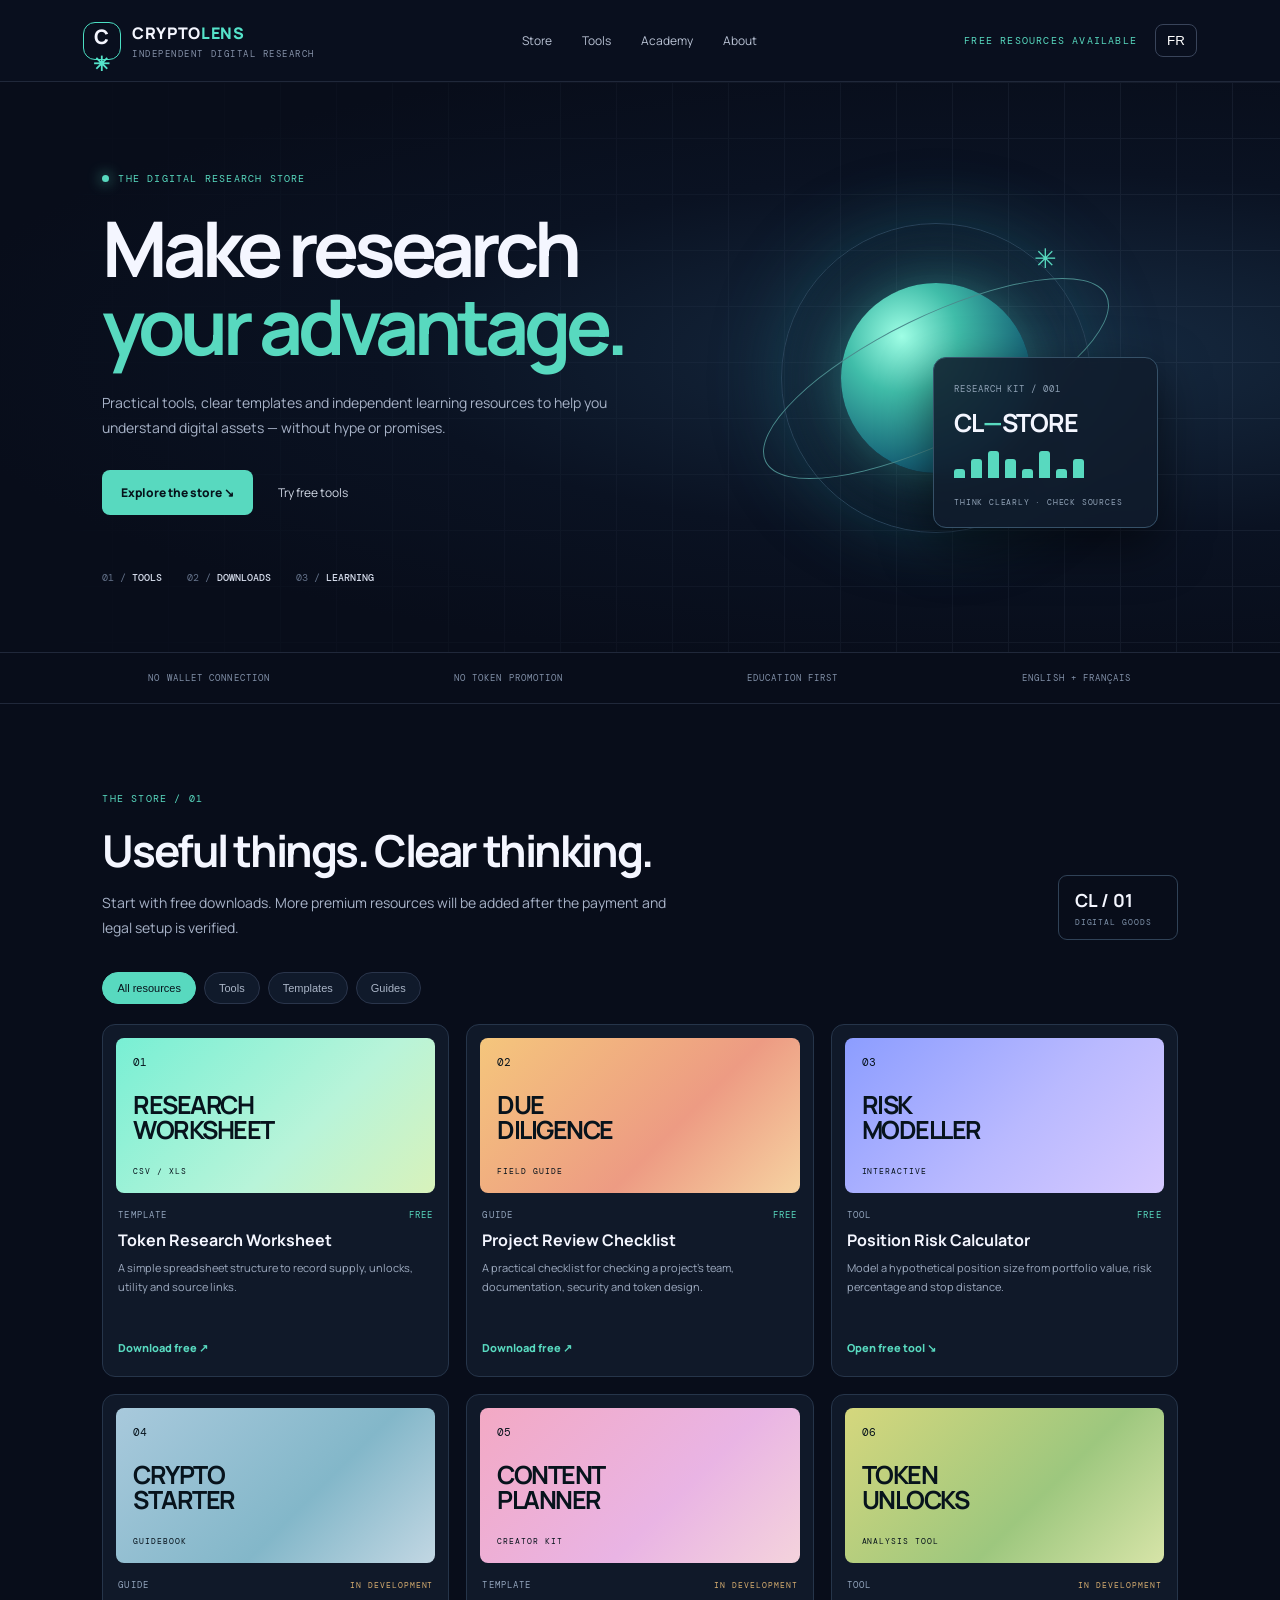
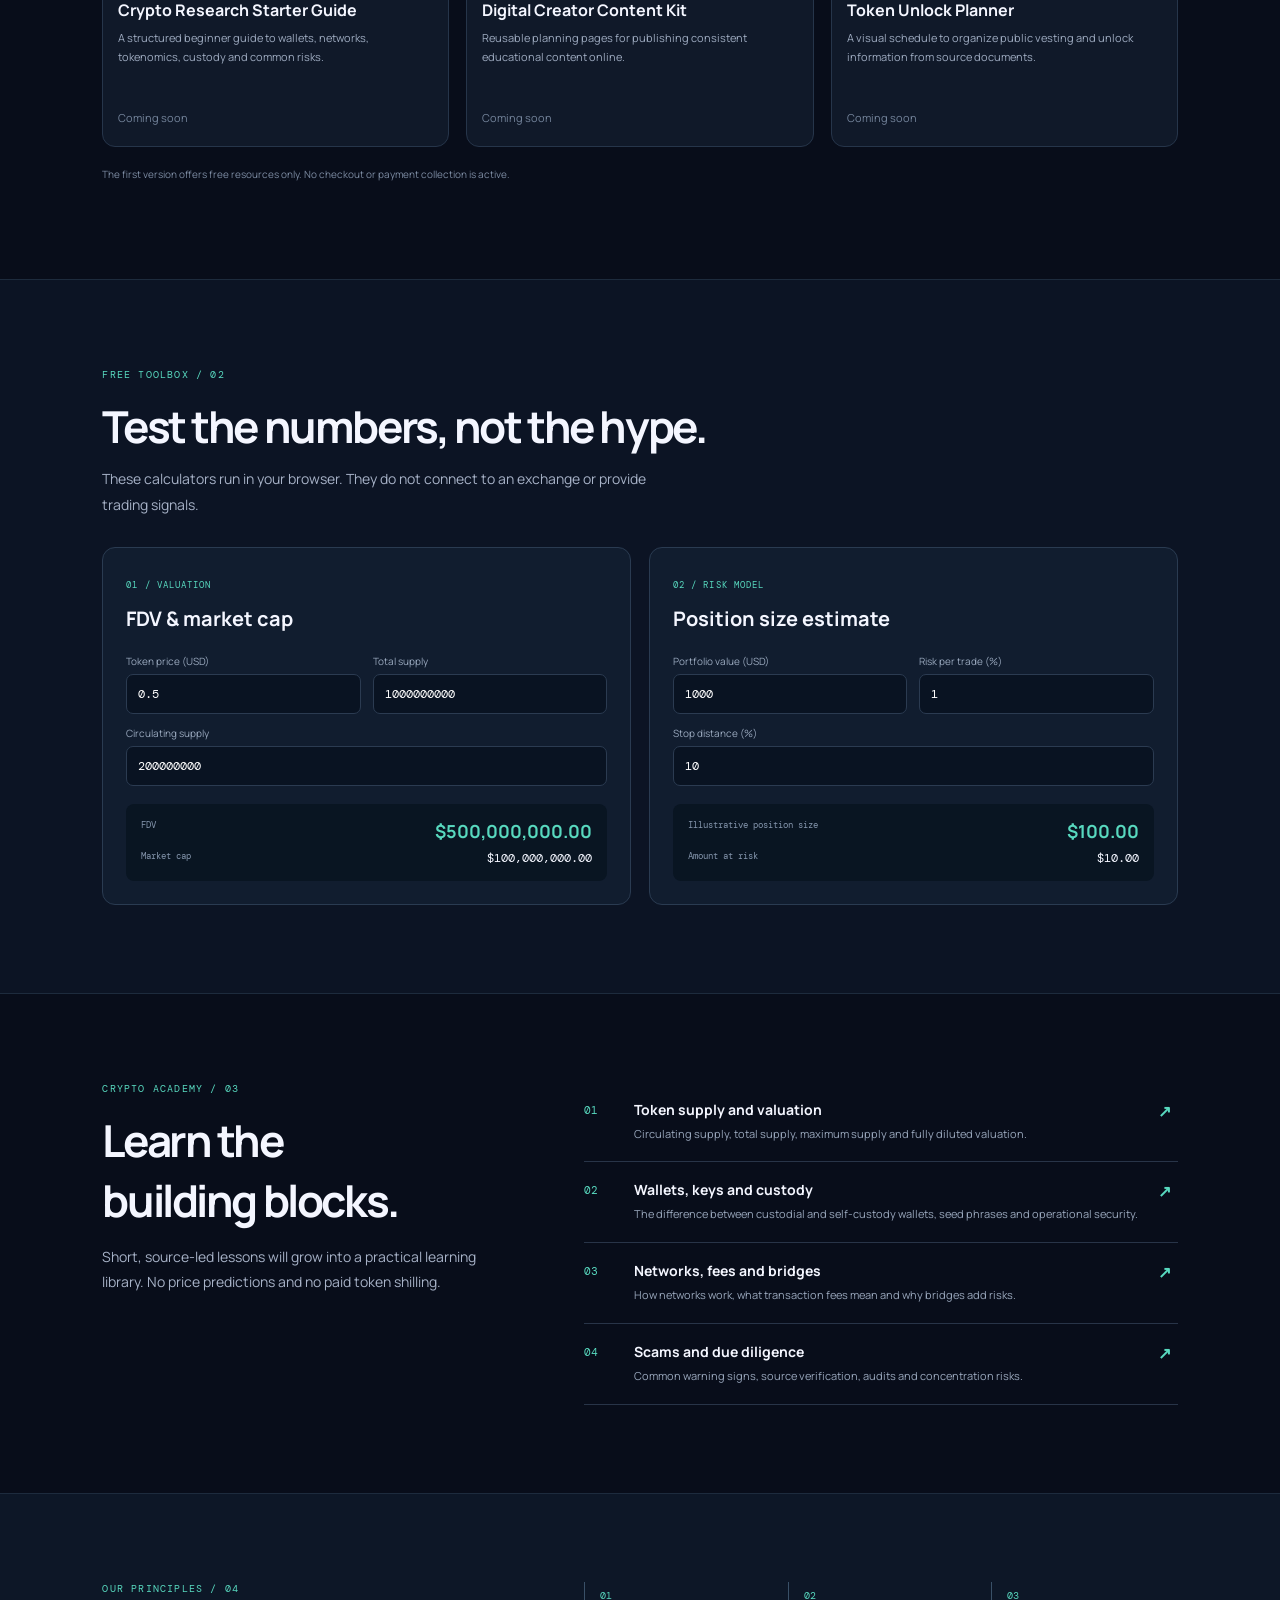
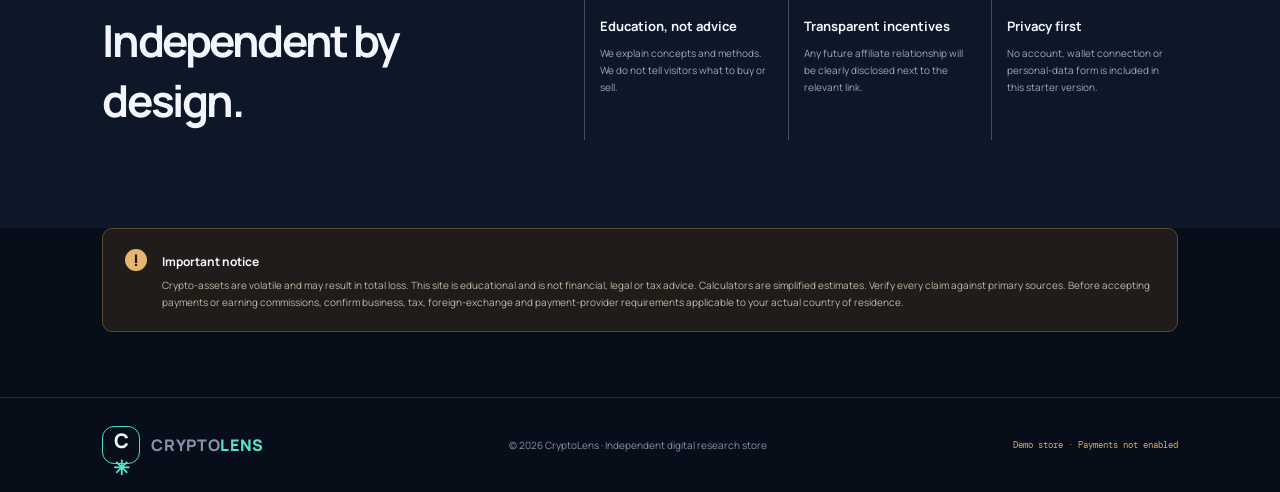
==== index.html @ ea969d72 "Add files via upload" ====
<!doctype html>
<html lang="en">
<head>
<meta charset="utf-8"><meta name="viewport" content="width=device-width,initial-scale=1">
<meta name="description" content="CryptoLens — independent digital tools, templates and learning resources for structured crypto research.">
<meta name="theme-color" content="#080d1a">
<title>CryptoLens — Digital Research Store</title>
<link rel="preconnect" href="https://fonts.googleapis.com"><link rel="preconnect" href="https://fonts.gstatic.com" crossorigin>
<link href="https://fonts.googleapis.com/css2?family=DM+Mono:wght@400;500&family=Manrope:wght@400;500;600;700;800&display=swap" rel="stylesheet">
<link rel="stylesheet" href="styles.css">
</head>
<body>
<header class="topbar">
 <a class="brand" href="#home"><span class="brand-icon">C<span>✳</span></span><span>CRYPTO<span class="aqua">LENS</span><small>INDEPENDENT DIGITAL RESEARCH</small></span></a>
 <nav><a href="#store" data-i18n="navStore">Store</a><a href="#tools" data-i18n="navTools">Tools</a><a href="#academy" data-i18n="navAcademy">Academy</a><a href="#about" data-i18n="navAbout">About</a></nav>
 <div class="head-actions"><span class="live-label" data-i18n="freeLabel">FREE RESOURCES AVAILABLE</span><button id="langBtn" class="lang">FR</button></div>
</header>
<main id="home">
<section class="hero">
 <div class="hero-grid"></div><div class="hero-copy">
  <div class="eyebrow"><i></i><span data-i18n="eyebrow">THE DIGITAL RESEARCH STORE</span></div>
  <h1 data-html="heroTitle">Make research<br><em>your advantage.</em></h1>
  <p data-i18n="heroText">Practical tools, clear templates and independent learning resources to help you understand digital assets — without hype or promises.</p>
  <div class="hero-actions"><a class="btn primary" href="#store" data-i18n="browse">Explore the store ↘</a><a class="underlink" href="#tools" data-i18n="tryTools">Try free tools</a></div>
  <div class="hero-points"><span>01 / <b data-i18n="point1">TOOLS</b></span><span>02 / <b data-i18n="point2">DOWNLOADS</b></span><span>03 / <b data-i18n="point3">LEARNING</b></span></div>
 </div>
 <div class="hero-visual" aria-hidden="true"><div class="halo"></div><div class="orb"></div><div class="orbit"></div><div class="mini-panel"><small>RESEARCH KIT / 001</small><strong>CL<span>—</span>STORE</strong><div class="mini-bars"><i></i><i></i><i></i><i></i><i></i><i></i><i></i><i></i></div><small class="sub">THINK CLEARLY · CHECK SOURCES</small></div><span class="spark">✳</span></div>
</section>
<section class="trust-strip"><span data-i18n="trust1">NO WALLET CONNECTION</span><span data-i18n="trust2">NO TOKEN PROMOTION</span><span data-i18n="trust3">EDUCATION FIRST</span><span data-i18n="trust4">ENGLISH + FRANÇAIS</span></section>

<section id="store" class="section store">
 <div class="section-head"><div><div class="eyebrow" data-i18n="storeEyebrow">THE STORE / 01</div><h2 data-i18n="storeTitle">Useful things. Clear thinking.</h2><p data-i18n="storeIntro">Start with free downloads. More premium resources will be added after the payment and legal setup is verified.</p></div><div class="store-stamp"><b>CL / 01</b><span data-i18n="stamp">DIGITAL GOODS</span></div></div>
 <div class="filters" role="group" aria-label="Product categories"><button class="filter active" data-filter="all" data-i18n="filterAll">All resources</button><button class="filter" data-filter="tools" data-i18n="filterTools">Tools</button><button class="filter" data-filter="templates" data-i18n="filterTemplates">Templates</button><button class="filter" data-filter="guides" data-i18n="filterGuides">Guides</button></div>
 <div class="product-grid">
  <article class="product-card" data-category="templates"><div class="product-art art-a"><span>01</span><b>RESEARCH<br>WORKSHEET</b><i>CSV / XLS</i></div><div class="product-meta"><span class="category" data-i18n="catTemplate">TEMPLATE</span><span class="free" data-i18n="free">FREE</span></div><h3 data-i18n="p1Title">Token Research Worksheet</h3><p data-i18n="p1Desc">A simple spreadsheet structure to record supply, unlocks, utility and source links.</p><a class="download" href="assets/token-research-template.csv" download data-i18n="download">Download free ↗</a></article>
  <article class="product-card" data-category="guides"><div class="product-art art-b"><span>02</span><b>DUE<br>DILIGENCE</b><i>FIELD GUIDE</i></div><div class="product-meta"><span class="category" data-i18n="catGuide">GUIDE</span><span class="free" data-i18n="free">FREE</span></div><h3 data-i18n="p2Title">Project Review Checklist</h3><p data-i18n="p2Desc">A practical checklist for checking a project's team, documentation, security and token design.</p><a class="download" href="assets/project-review-checklist.md" download data-i18n="download">Download free ↗</a></article>
  <article class="product-card" data-category="tools"><div class="product-art art-c"><span>03</span><b>RISK<br>MODELLER</b><i>INTERACTIVE</i></div><div class="product-meta"><span class="category" data-i18n="catTool">TOOL</span><span class="free" data-i18n="free">FREE</span></div><h3 data-i18n="p3Title">Position Risk Calculator</h3><p data-i18n="p3Desc">Model a hypothetical position size from portfolio value, risk percentage and stop distance.</p><a class="download" href="#tools" data-i18n="openTool">Open free tool ↘</a></article>
  <article class="product-card upcoming" data-category="guides"><div class="product-art art-d"><span>04</span><b>CRYPTO<br>STARTER</b><i>GUIDEBOOK</i></div><div class="product-meta"><span class="category" data-i18n="catGuide">GUIDE</span><span class="soon" data-i18n="planned">IN DEVELOPMENT</span></div><h3 data-i18n="p4Title">Crypto Research Starter Guide</h3><p data-i18n="p4Desc">A structured beginner guide to wallets, networks, tokenomics, custody and common risks.</p><span class="disabled-link" data-i18n="coming">Coming soon</span></article>
  <article class="product-card upcoming" data-category="templates"><div class="product-art art-e"><span>05</span><b>CONTENT<br>PLANNER</b><i>CREATOR KIT</i></div><div class="product-meta"><span class="category" data-i18n="catTemplate">TEMPLATE</span><span class="soon" data-i18n="planned">IN DEVELOPMENT</span></div><h3 data-i18n="p5Title">Digital Creator Content Kit</h3><p data-i18n="p5Desc">Reusable planning pages for publishing consistent educational content online.</p><span class="disabled-link" data-i18n="coming">Coming soon</span></article>
  <article class="product-card upcoming" data-category="tools"><div class="product-art art-f"><span>06</span><b>TOKEN<br>UNLOCKS</b><i>ANALYSIS TOOL</i></div><div class="product-meta"><span class="category" data-i18n="catTool">TOOL</span><span class="soon" data-i18n="planned">IN DEVELOPMENT</span></div><h3 data-i18n="p6Title">Token Unlock Planner</h3><p data-i18n="p6Desc">A visual schedule to organize public vesting and unlock information from source documents.</p><span class="disabled-link" data-i18n="coming">Coming soon</span></article>
 </div>
 <p class="store-note" data-i18n="storeNote">The first version offers free resources only. No checkout or payment collection is active.</p>
</section>

<section id="tools" class="section tools">
 <div class="section-head"><div><div class="eyebrow" data-i18n="toolsEyebrow">FREE TOOLBOX / 02</div><h2 data-i18n="toolsTitle">Test the numbers, not the hype.</h2><p data-i18n="toolsIntro">These calculators run in your browser. They do not connect to an exchange or provide trading signals.</p></div></div>
 <div class="calculator-grid">
  <article class="calc-card"><span class="calc-no">01 / VALUATION</span><h3 data-i18n="calc1">FDV & market cap</h3><div class="fields"><label><span data-i18n="price">Token price (USD)</span><input id="price" type="number" min="0" step="any" value="0.5"></label><label><span data-i18n="supply">Total supply</span><input id="supply" type="number" min="0" step="any" value="1000000000"></label><label><span data-i18n="circ">Circulating supply</span><input id="circ" type="number" min="0" step="any" value="200000000"></label></div><div class="result"><small>FDV</small><strong id="fdv">$500,000,000</strong><small data-i18n="marketcap">Market cap</small><b id="mc">$100,000,000</b></div></article>
  <article class="calc-card"><span class="calc-no">02 / RISK MODEL</span><h3 data-i18n="calc2">Position size estimate</h3><div class="fields"><label><span data-i18n="portfolio">Portfolio value (USD)</span><input id="portfolio" type="number" min="0" step="any" value="1000"></label><label><span data-i18n="risk">Risk per trade (%)</span><input id="risk" type="number" min="0" max="100" step="any" value="1"></label><label><span data-i18n="stop">Stop distance (%)</span><input id="stop" type="number" min="0.01" max="100" step="any" value="10"></label></div><div class="result"><small data-i18n="position">Illustrative position size</small><strong id="size">$100.00</strong><small data-i18n="riskAmount">Amount at risk</small><b id="riskout">$10.00</b></div></article>
 </div>
</section>

<section id="academy" class="section academy"><div class="academy-intro"><div class="eyebrow" data-i18n="academyEyebrow">CRYPTO ACADEMY / 03</div><h2 data-i18n="academyTitle">Learn the building blocks.</h2><p data-i18n="academyText">Short, source-led lessons will grow into a practical learning library. No price predictions and no paid token shilling.</p></div><div class="lesson-list">
 <article><span>01</span><div><h3 data-i18n="lesson1">Token supply and valuation</h3><p data-i18n="lesson1d">Circulating supply, total supply, maximum supply and fully diluted valuation.</p></div><b>↗</b></article>
 <article><span>02</span><div><h3 data-i18n="lesson2">Wallets, keys and custody</h3><p data-i18n="lesson2d">The difference between custodial and self-custody wallets, seed phrases and operational security.</p></div><b>↗</b></article>
 <article><span>03</span><div><h3 data-i18n="lesson3">Networks, fees and bridges</h3><p data-i18n="lesson3d">How networks work, what transaction fees mean and why bridges add risks.</p></div><b>↗</b></article>
 <article><span>04</span><div><h3 data-i18n="lesson4">Scams and due diligence</h3><p data-i18n="lesson4d">Common warning signs, source verification, audits and concentration risks.</p></div><b>↗</b></article>
</div></section>

<section id="about" class="section about"><div><div class="eyebrow" data-i18n="aboutEyebrow">OUR PRINCIPLES / 04</div><h2 data-i18n="aboutTitle">Independent by design.</h2></div><div class="principles"><div><b>01</b><h3 data-i18n="principle1">Education, not advice</h3><p data-i18n="principle1d">We explain concepts and methods. We do not tell visitors what to buy or sell.</p></div><div><b>02</b><h3 data-i18n="principle2">Transparent incentives</h3><p data-i18n="principle2d">Any future affiliate relationship will be clearly disclosed next to the relevant link.</p></div><div><b>03</b><h3 data-i18n="principle3">Privacy first</h3><p data-i18n="principle3d">No account, wallet connection or personal-data form is included in this starter version.</p></div></div></section>
<section class="notice"><span>!</span><div><b data-i18n="noticeTitle">Important notice</b><p data-i18n="noticeText">Crypto-assets are volatile and may result in total loss. This site is educational and is not financial, legal or tax advice. Calculators are simplified estimates. Verify every claim against primary sources. Before accepting payments or earning commissions, confirm business, tax, foreign-exchange and payment-provider requirements applicable to your actual country of residence.</p></div></section>
</main>
<footer><a class="brand" href="#home"><span class="brand-icon">C<span>✳</span></span><span>CRYPTO<span class="aqua">LENS</span></span></a><span>© 2026 CryptoLens · <span data-i18n="footer">Independent digital research store</span></span><span class="footnote" data-i18n="footnote">Demo store · Payments not enabled</span></footer>
<script src="app.js"></script>
</body></html>
---- styles.css ----
*{box-sizing:border-box}html{scroll-behavior:smooth}body{margin:0;background:#080d1a;color:#f4f6ff;font-family:Manrope,Arial,sans-serif}a{color:inherit;text-decoration:none}.topbar{height:82px;padding:0 6.5%;display:flex;align-items:center;justify-content:space-between;border-bottom:1px solid #20283a;background:#090f1e;position:sticky;top:0;z-index:10}.brand{display:flex;align-items:center;gap:11px;font-weight:800;letter-spacing:.04em;font-size:16px}.brand small{display:block;font:9px "DM Mono",monospace;letter-spacing:.17em;color:#8591a8;margin-top:4px}.brand-icon{display:grid;place-items:center;width:38px;height:38px;border:1px solid #4bdfc3;border-radius:12px;color:#f4f6ff;font-size:20px}.brand-icon span,.aqua{color:#55e3ca}.topbar nav{display:flex;gap:30px;color:#b9c2d4;font-size:12px}.topbar nav a:hover,.underlink:hover{color:#55e3ca}.head-actions{display:flex;align-items:center;gap:18px}.live-label,.eyebrow,.trust-strip,.category,.free,.soon,.calc-no,.store-stamp span,.product-art i{font:10px "DM Mono",monospace;letter-spacing:.12em}.live-label{color:#58d9bf}.lang{background:transparent;border:1px solid #39445a;color:#fff;padding:8px 11px;border-radius:8px;cursor:pointer}.hero{position:relative;overflow:hidden;min-height:530px;padding:90px 8% 68px;display:grid;grid-template-columns:1.1fr .9fr;align-items:center;background:radial-gradient(ellipse at 80% 48%,#172c43 0%,#0a1222 44%,#080d1a 76%)}.hero-grid{position:absolute;inset:0;opacity:.12;background-image:linear-gradient(#70819a 1px,transparent 1px),linear-gradient(90deg,#70819a 1px,transparent 1px);background-size:56px 56px;mask-image:linear-gradient(90deg,transparent,#000)}.hero-copy{position:relative;max-width:620px}.eyebrow{color:#58d9bf;display:flex;align-items:center;gap:9px}.eyebrow i{width:7px;height:7px;background:#58d9bf;border-radius:50%;box-shadow:0 0 14px #58d9bf}.hero h1{font-size:clamp(48px,6vw,78px);line-height:1.02;letter-spacing:-.065em;margin:24px 0}.hero h1 em{font-style:normal;color:#58d9bf}.hero-copy>p,.section-head p,.academy-intro>p{color:#a7b2c7;line-height:1.8;font-size:14px;max-width:540px}.hero-actions{display:flex;align-items:center;gap:25px;margin-top:30px}.btn{padding:14px 19px;border-radius:8px;font-size:12px;font-weight:800}.primary{background:#58d9bf;color:#06131b}.underlink{font-size:12px;color:#d2d9e6}.hero-points{display:flex;gap:25px;margin-top:56px;color:#64728a;font:10px "DM Mono",monospace}.hero-points b{color:#d4dbea;font-weight:500}.hero-visual{height:350px;position:relative;display:grid;place-items:center}.halo{position:absolute;width:310px;height:310px;border:1px solid #29445b;border-radius:50%;box-shadow:0 0 70px #1e6e7960,inset 0 0 50px #1e6e7930}.orb{position:absolute;width:190px;height:190px;border-radius:50%;background:radial-gradient(circle at 32% 28%,#a0ffe6,#40bda9 30%,#176579 68%,#0a172c);box-shadow:0 0 65px #42d8bf70}.orbit{position:absolute;width:380px;height:125px;border:1px solid #4a8b8d;border-radius:50%;transform:rotate(-26deg)}.mini-panel{position:absolute;right:4%;bottom:25px;background:#111c2cdd;border:1px solid #365168;border-radius:13px;padding:17px 20px;width:225px;box-shadow:0 18px 50px #0008;backdrop-filter:blur(8px)}.mini-panel small{font:9px "DM Mono",monospace;color:#91a3b7;letter-spacing:.1em}.mini-panel strong{display:block;font-size:25px;letter-spacing:-.05em;margin:8px 0}.mini-panel strong span{color:#58d9bf}.mini-panel .sub{font-size:8px}.mini-bars{height:30px;display:flex;gap:6px;align-items:end;margin-bottom:10px}.mini-bars i{width:11px;background:#58d9bf;border-radius:3px 3px 0 0;height:30%}.mini-bars i:nth-child(2n){height:65%}.mini-bars i:nth-child(3n){height:90%}.spark{position:absolute;top:36px;right:25%;font-size:27px;color:#58d9bf}.trust-strip{display:flex;justify-content:space-around;gap:15px;flex-wrap:wrap;padding:19px 5%;border-top:1px solid #20283a;border-bottom:1px solid #20283a;color:#8190a8;font-size:9px}.section{padding:88px 8%}.section-head{display:flex;justify-content:space-between;align-items:end;gap:30px;margin-bottom:30px}.section h2{font-size:clamp(30px,4vw,44px);letter-spacing:-.055em;margin:15px 0 10px}.section-head p{max-width:580px;margin:0}.store-stamp{border:1px solid #304257;padding:12px 16px;border-radius:9px;min-width:120px}.store-stamp b{display:block;font-size:18px}.store-stamp span{display:block;color:#7e91a9;font-size:8px;margin-top:5px}.filters{display:flex;gap:8px;margin:32px 0 20px;flex-wrap:wrap}.filter{border:1px solid #2a354b;color:#aab5c7;background:#101a2b;padding:9px 14px;border-radius:30px;font-size:11px;cursor:pointer}.filter.active,.filter:hover{background:#58d9bf;color:#07131c;border-color:#58d9bf}.product-grid{display:grid;grid-template-columns:repeat(3,1fr);gap:17px}.product-card{background:#101929;border:1px solid #26354a;border-radius:13px;padding:13px;transition:.2s}.product-card:hover{transform:translateY(-4px);border-color:#4a9e98}.product-art{height:155px;border-radius:8px;position:relative;overflow:hidden;padding:17px;display:flex;flex-direction:column;justify-content:space-between;color:#07131c}.product-art span{font:11px "DM Mono",monospace}.product-art b{font-size:25px;line-height:.98;letter-spacing:-.06em}.product-art i{font-style:normal;font-size:8px}.art-a{background:linear-gradient(135deg,#78efd4,#b8f4d9 60%,#d8f2bb)}.art-b{background:linear-gradient(135deg,#f5c67c,#ed9b83 60%,#f6d2a1)}.art-c{background:linear-gradient(135deg,#8c9dff,#b9b9ff 55%,#d6c9ff)}.art-d{background:linear-gradient(135deg,#a8c9dc,#83b7c9 60%,#c2d7e3)}.art-e{background:linear-gradient(135deg,#f3a9c4,#e9b4e4 60%,#f4d3dc)}.art-f{background:linear-gradient(135deg,#d5d77d,#9dc77e 60%,#d7e4a8)}.product-meta{display:flex;justify-content:space-between;align-items:center;margin:16px 2px 8px}.category{color:#93a5bd;font-size:9px}.free{color:#58d9bf;font-size:9px}.soon{color:#d6ad70;font-size:8px}.product-card h3{font-size:16px;margin:8px 2px}.product-card p{font-size:11px;line-height:1.7;color:#9eabc0;min-height:58px;margin:8px 2px 15px}.download{display:inline-block;color:#58d9bf;font-size:11px;font-weight:800;padding:8px 2px}.download:hover{text-decoration:underline}.disabled-link{display:inline-block;color:#74849b;font-size:11px;padding:8px 2px}.store-note{font-size:10px;color:#7d8ca3;margin-top:20px}.tools{background:#0c1424;border-top:1px solid #1d2b3d;border-bottom:1px solid #1d2b3d}.calculator-grid{display:grid;grid-template-columns:1fr 1fr;gap:18px;margin-top:28px}.calc-card{background:#111d2f;border:1px solid #2a3b51;border-radius:13px;padding:23px}.calc-no{color:#58d9bf;font-size:9px}.calc-card h3{font-size:20px;margin:12px 0 22px}.fields{display:grid;grid-template-columns:1fr 1fr;gap:12px}.fields label:last-child{grid-column:1/-1}.fields label span{display:block;color:#9aa9be;font-size:10px;margin-bottom:6px}.fields input{width:100%;background:#091322;border:1px solid #2b3b51;color:#fff;border-radius:7px;padding:11px;font:12px "DM Mono",monospace;outline:none}.fields input:focus{border-color:#58d9bf}.result{margin-top:18px;padding:15px;background:#091522;border-radius:8px;display:grid;grid-template-columns:1fr 1fr;gap:7px}.result small{font:9px "DM Mono",monospace;color:#8596ad}.result strong{font-size:18px;color:#58d9bf;text-align:right}.result b{text-align:right;font:12px "DM Mono",monospace}.academy{display:grid;grid-template-columns:.8fr 1.2fr;gap:8%}.academy-intro{align-self:start}.academy-intro h2{max-width:340px}.lesson-list article{display:grid;grid-template-columns:35px 1fr 20px;gap:15px;padding:18px 0;border-bottom:1px solid #283448}.lesson-list article>span{font:11px "DM Mono",monospace;color:#58d9bf;padding-top:3px}.lesson-list h3{font-size:14px;margin:0 0 6px}.lesson-list p{font-size:11px;color:#99a7bc;line-height:1.7;margin:0}.lesson-list article>b{color:#58d9bf}.about{background:#0d1727;display:grid;grid-template-columns:.8fr 1.2fr;gap:8%;border-top:1px solid #1d2b3d}.principles{display:grid;grid-template-columns:repeat(3,1fr);gap:17px}.principles>div{border-left:1px solid #395067;padding-left:15px}.principles b{font:10px "DM Mono",monospace;color:#58d9bf}.principles h3{font-size:13px;margin:13px 0 8px}.principles p{font-size:10px;color:#9aa8bd;line-height:1.7}.notice{margin:0 8% 65px;padding:20px 22px;border:1px solid #5b4930;background:#201c19;border-radius:10px;display:flex;gap:15px}.notice>span{background:#e7b66e;color:#21180b;border-radius:50%;width:22px;height:22px;display:grid;place-items:center;font-weight:900;flex:none}.notice b{font-size:12px}.notice p{font-size:10px;line-height:1.7;color:#c1b5a4;margin:6px 0 0}footer{border-top:1px solid #202b3e;padding:28px 8%;display:flex;justify-content:space-between;align-items:center;gap:15px;color:#8592a8;font-size:10px}.footnote{font:9px "DM Mono",monospace;color:#d6ad70}@media(max-width:850px){.topbar{padding:0 4%}.topbar nav{gap:13px}.live-label{display:none}.hero{padding:65px 6%;grid-template-columns:1fr}.hero-visual{height:280px}.section{padding:65px 6%}.product-grid{grid-template-columns:repeat(2,1fr)}.academy,.about{grid-template-columns:1fr;gap:30px}}@media(max-width:560px){.topbar{height:auto;min-height:72px;flex-wrap:wrap;padding:13px 5%;gap:13px}.topbar nav{order:3;width:100%;justify-content:space-between;border-top:1px solid #20283a;padding-top:11px}.topbar nav a{font-size:11px}.hero h1{font-size:49px}.hero-points{gap:12px;flex-wrap:wrap}.hero-visual{height:230px}.halo{width:220px;height:220px}.orb{width:135px;height:135px}.orbit{width:270px;height:90px}.mini-panel{right:0;bottom:0;transform:scale(.8);transform-origin:bottom right}.section-head{align-items:start;flex-direction:column}.product-grid,.calculator-grid,.principles{grid-template-columns:1fr}.product-card p{min-height:0}.fields{grid-template-columns:1fr}.fields label:last-child{grid-column:auto}.trust-strip{justify-content:center}.notice{margin:0 5% 45px;padding:15px}footer{padding:25px 5%;flex-wrap:wrap}footer>span:nth-child(2){order:3;width:100%}}
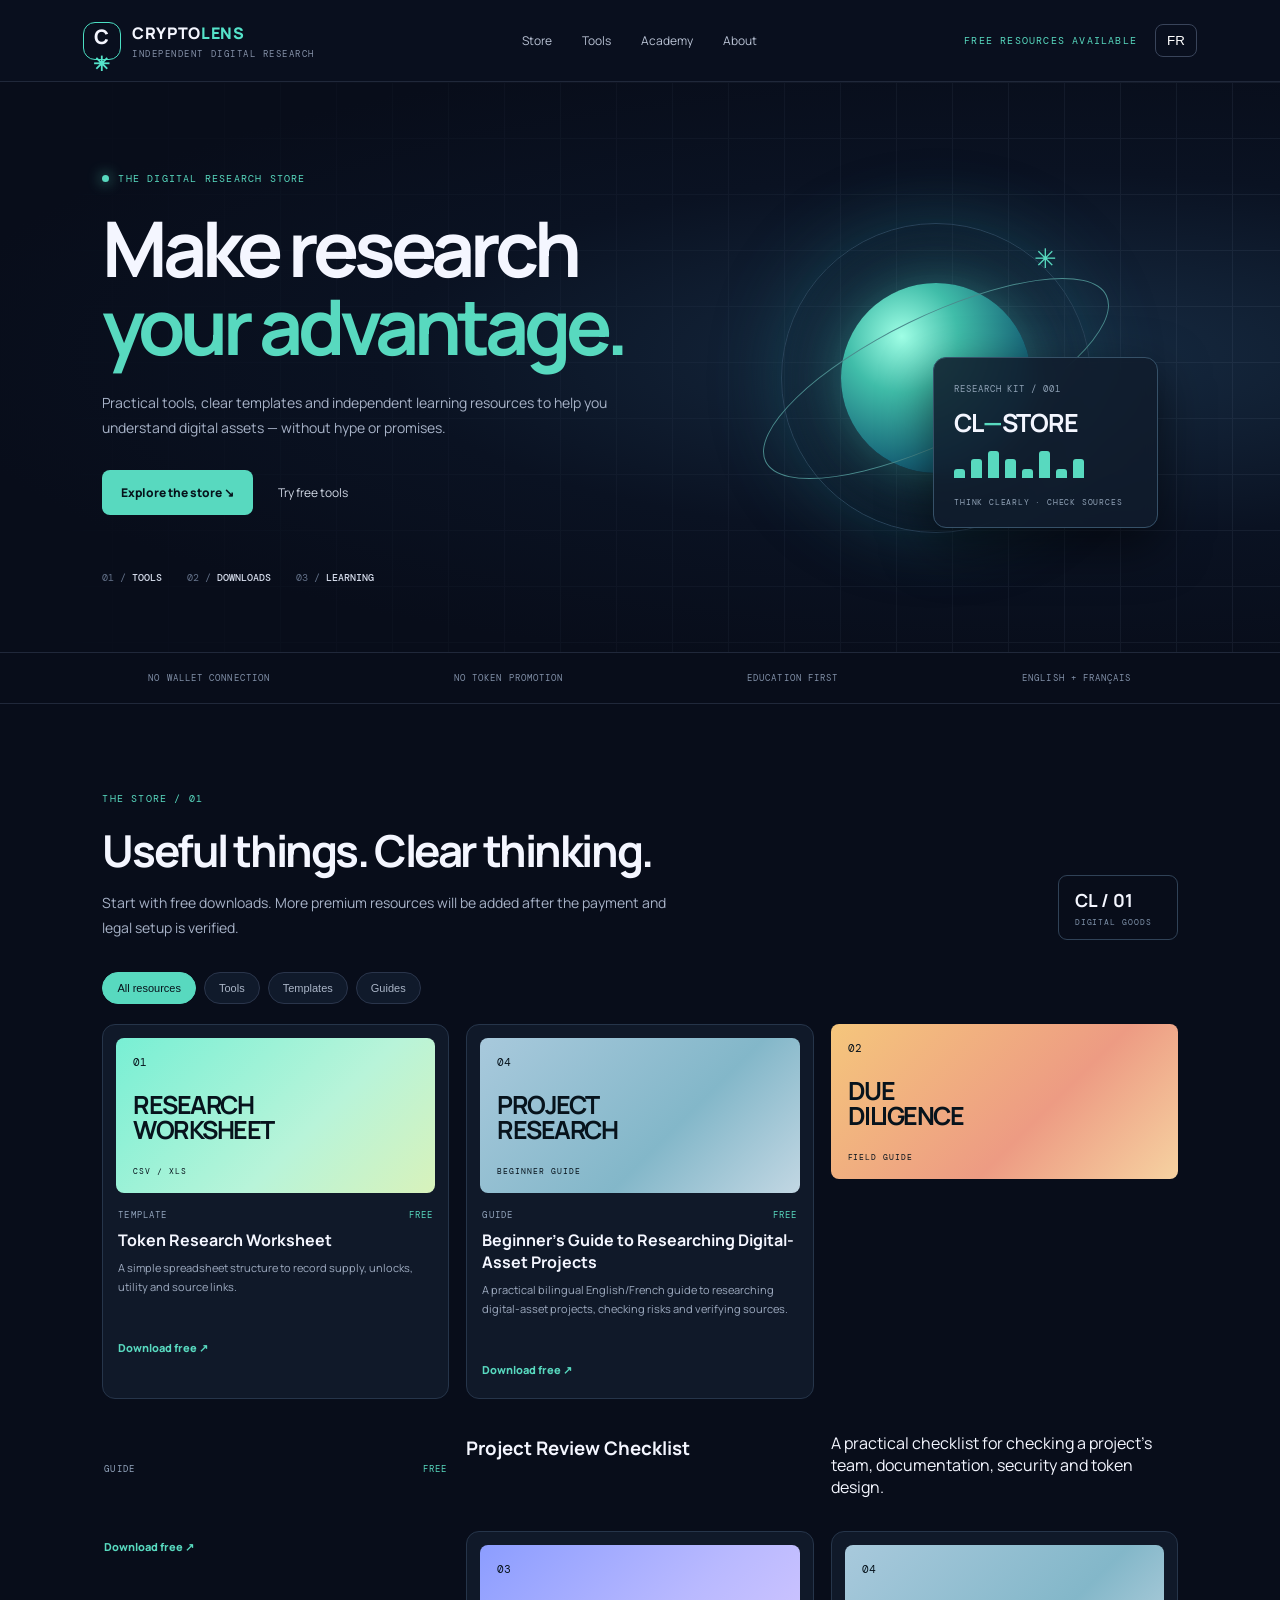
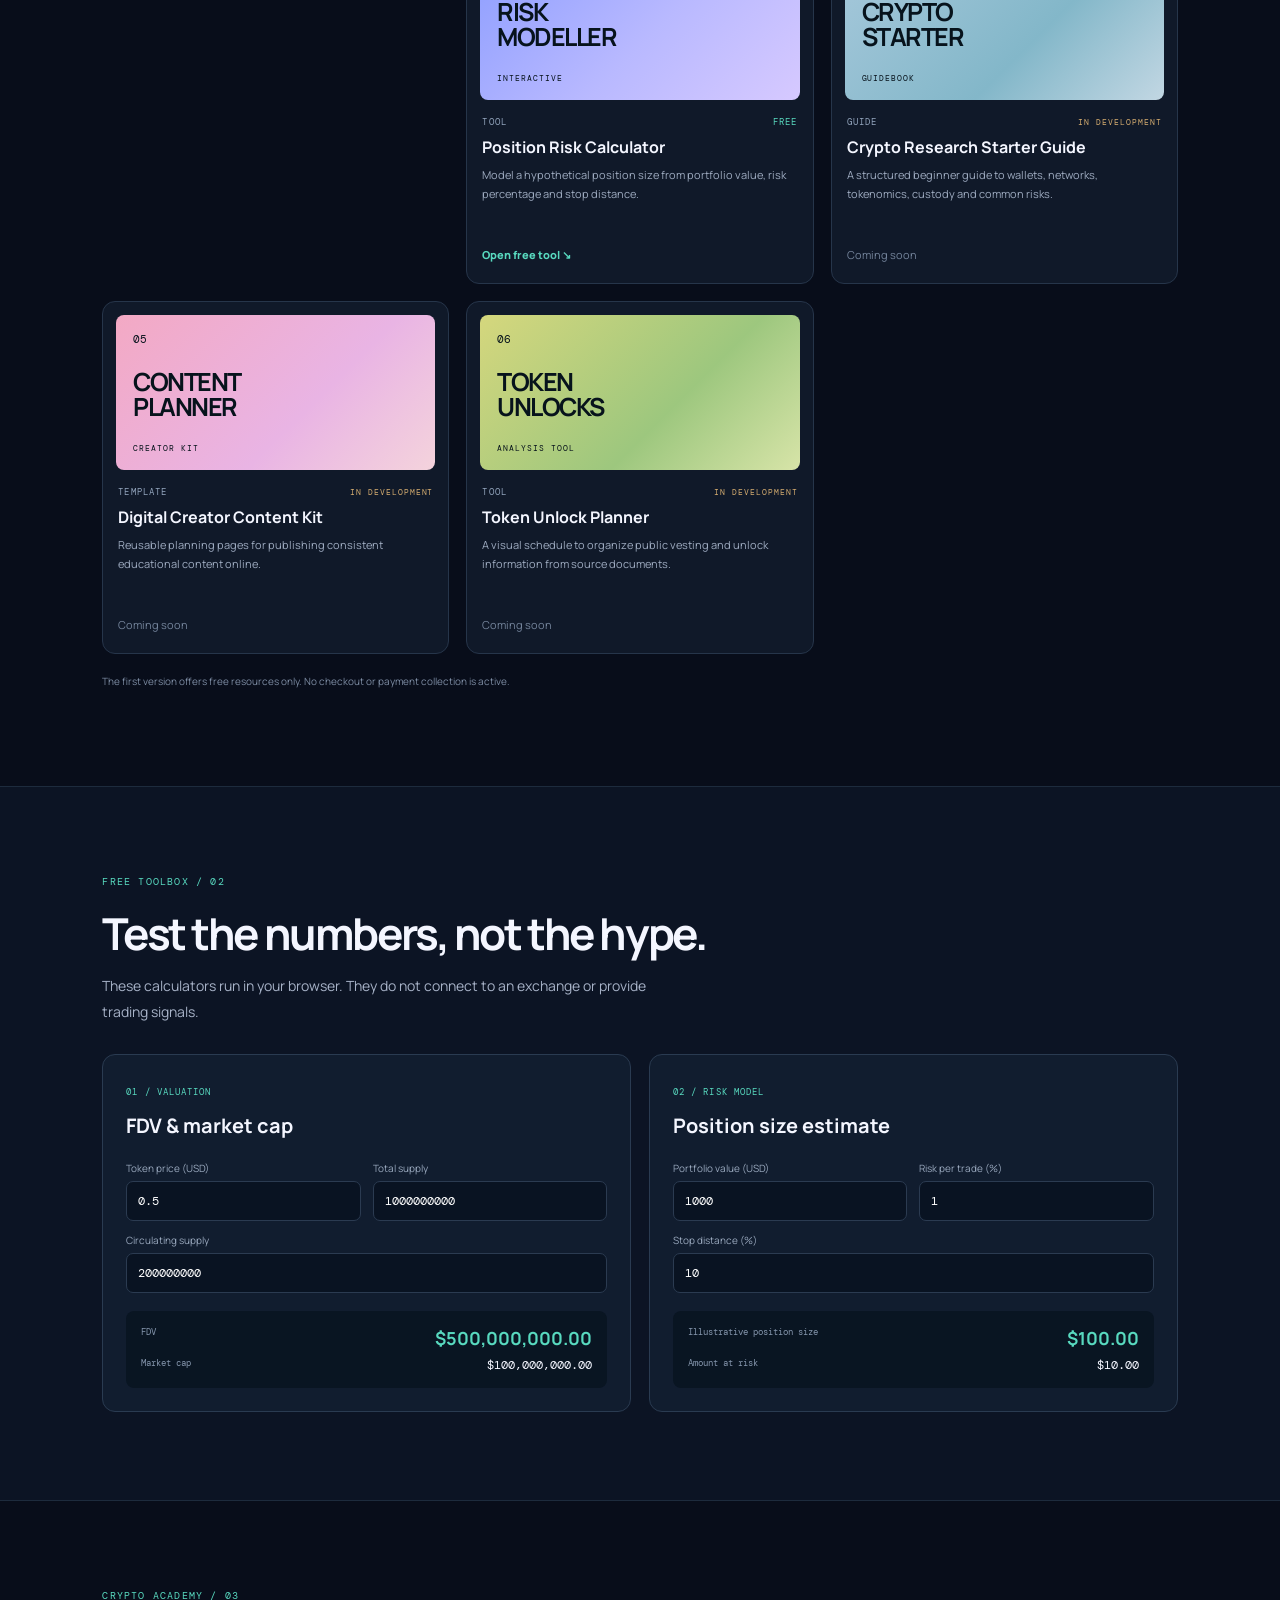
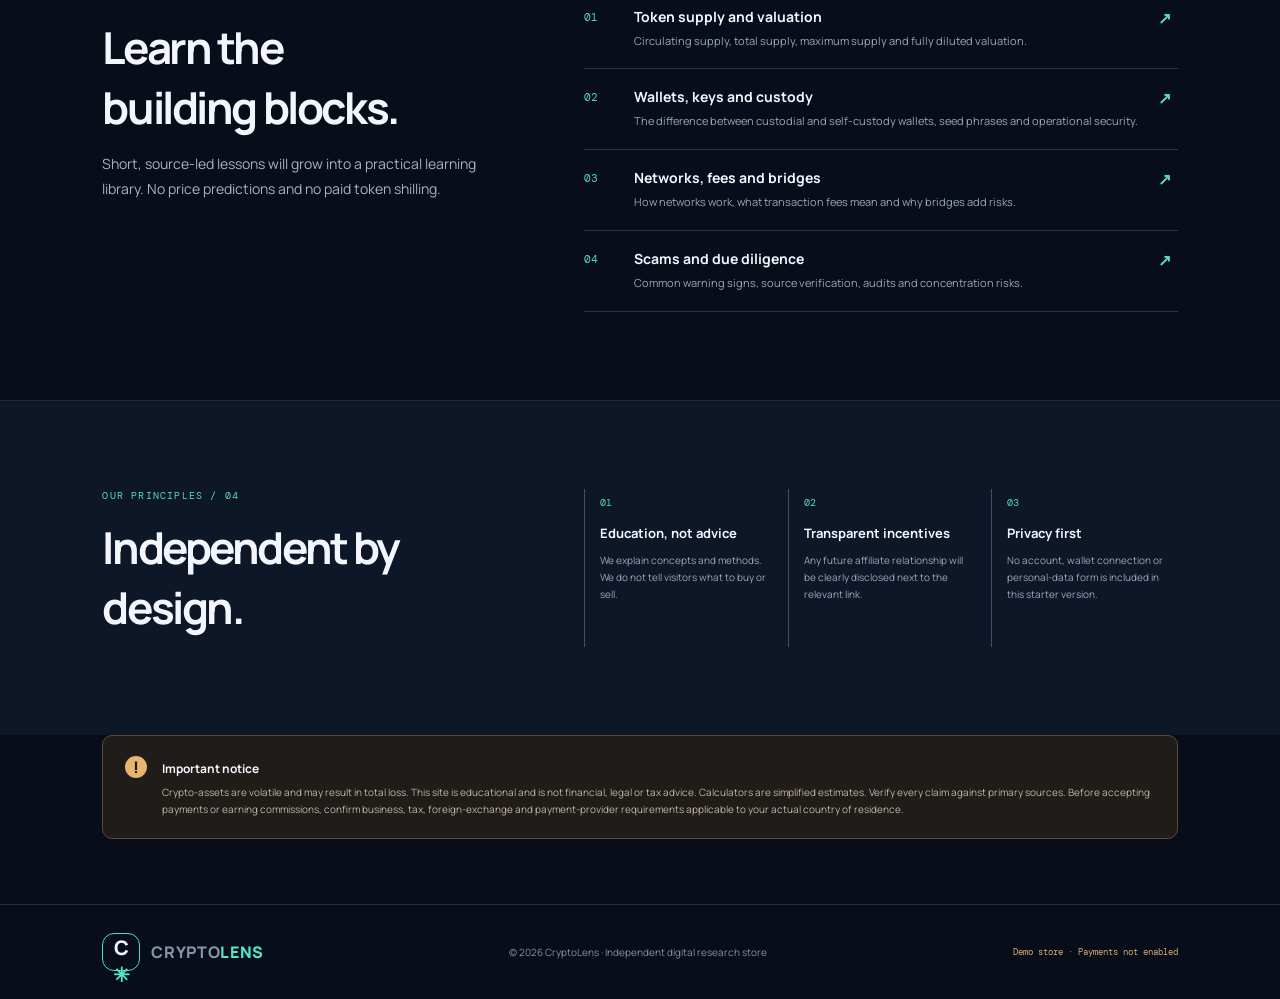
==== commit 119fa403: "Update index.html" ====
--- a/index.html
+++ b/index.html
@@ -33,7 +33,20 @@
  <div class="filters" role="group" aria-label="Product categories"><button class="filter active" data-filter="all" data-i18n="filterAll">All resources</button><button class="filter" data-filter="tools" data-i18n="filterTools">Tools</button><button class="filter" data-filter="templates" data-i18n="filterTemplates">Templates</button><button class="filter" data-filter="guides" data-i18n="filterGuides">Guides</button></div>
  <div class="product-grid">
   <article class="product-card" data-category="templates"><div class="product-art art-a"><span>01</span><b>RESEARCH<br>WORKSHEET</b><i>CSV / XLS</i></div><div class="product-meta"><span class="category" data-i18n="catTemplate">TEMPLATE</span><span class="free" data-i18n="free">FREE</span></div><h3 data-i18n="p1Title">Token Research Worksheet</h3><p data-i18n="p1Desc">A simple spreadsheet structure to record supply, unlocks, utility and source links.</p><a class="download" href="assets/token-research-template.csv" download data-i18n="download">Download free ↗</a></article>
-  <article class="product-card" data-category="guides"><div class="product-art art-b"><span>02</span><b>DUE<br>DILIGENCE</b><i>FIELD GUIDE</i></div><div class="product-meta"><span class="category" data-i18n="catGuide">GUIDE</span><span class="free" data-i18n="free">FREE</span></div><h3 data-i18n="p2Title">Project Review Checklist</h3><p data-i18n="p2Desc">A practical checklist for checking a project's team, documentation, security and token design.</p><a class="download" href="assets/project-review-checklist.md" download data-i18n="download">Download free ↗</a></article>
+ <article class="product-card" data-category="guides">
+  <div class="product-art art-d">
+    <span>04</span>
+    <b>PROJECT<br>RESEARCH</b>
+    <i>BEGINNER GUIDE</i>
+  </div>
+  <div class="product-meta">
+    <span class="category" data-i18n="catGuide">GUIDE</span>
+    <span class="free" data-i18n="free">FREE</span>
+  </div>
+  <h3>Beginner’s Guide to Researching Digital-Asset Projects</h3>
+  <p>A practical bilingual English/French guide to researching digital-asset projects, checking risks and verifying sources.</p>
+  <a class="download" href="assets/CRYPTOLENS_Beginner_Project_Research_Guide_EN_FR.pdf" download>Download free ↗</a>
+</article> <div class="product-art art-b"><span>02</span><b>DUE<br>DILIGENCE</b><i>FIELD GUIDE</i></div><div class="product-meta"><span class="category" data-i18n="catGuide">GUIDE</span><span class="free" data-i18n="free">FREE</span></div><h3 data-i18n="p2Title">Project Review Checklist</h3><p data-i18n="p2Desc">A practical checklist for checking a project's team, documentation, security and token design.</p><a class="download" href="assets/project-review-checklist.md" download data-i18n="download">Download free ↗</a></article>
   <article class="product-card" data-category="tools"><div class="product-art art-c"><span>03</span><b>RISK<br>MODELLER</b><i>INTERACTIVE</i></div><div class="product-meta"><span class="category" data-i18n="catTool">TOOL</span><span class="free" data-i18n="free">FREE</span></div><h3 data-i18n="p3Title">Position Risk Calculator</h3><p data-i18n="p3Desc">Model a hypothetical position size from portfolio value, risk percentage and stop distance.</p><a class="download" href="#tools" data-i18n="openTool">Open free tool ↘</a></article>
   <article class="product-card upcoming" data-category="guides"><div class="product-art art-d"><span>04</span><b>CRYPTO<br>STARTER</b><i>GUIDEBOOK</i></div><div class="product-meta"><span class="category" data-i18n="catGuide">GUIDE</span><span class="soon" data-i18n="planned">IN DEVELOPMENT</span></div><h3 data-i18n="p4Title">Crypto Research Starter Guide</h3><p data-i18n="p4Desc">A structured beginner guide to wallets, networks, tokenomics, custody and common risks.</p><span class="disabled-link" data-i18n="coming">Coming soon</span></article>
   <article class="product-card upcoming" data-category="templates"><div class="product-art art-e"><span>05</span><b>CONTENT<br>PLANNER</b><i>CREATOR KIT</i></div><div class="product-meta"><span class="category" data-i18n="catTemplate">TEMPLATE</span><span class="soon" data-i18n="planned">IN DEVELOPMENT</span></div><h3 data-i18n="p5Title">Digital Creator Content Kit</h3><p data-i18n="p5Desc">Reusable planning pages for publishing consistent educational content online.</p><span class="disabled-link" data-i18n="coming">Coming soon</span></article>
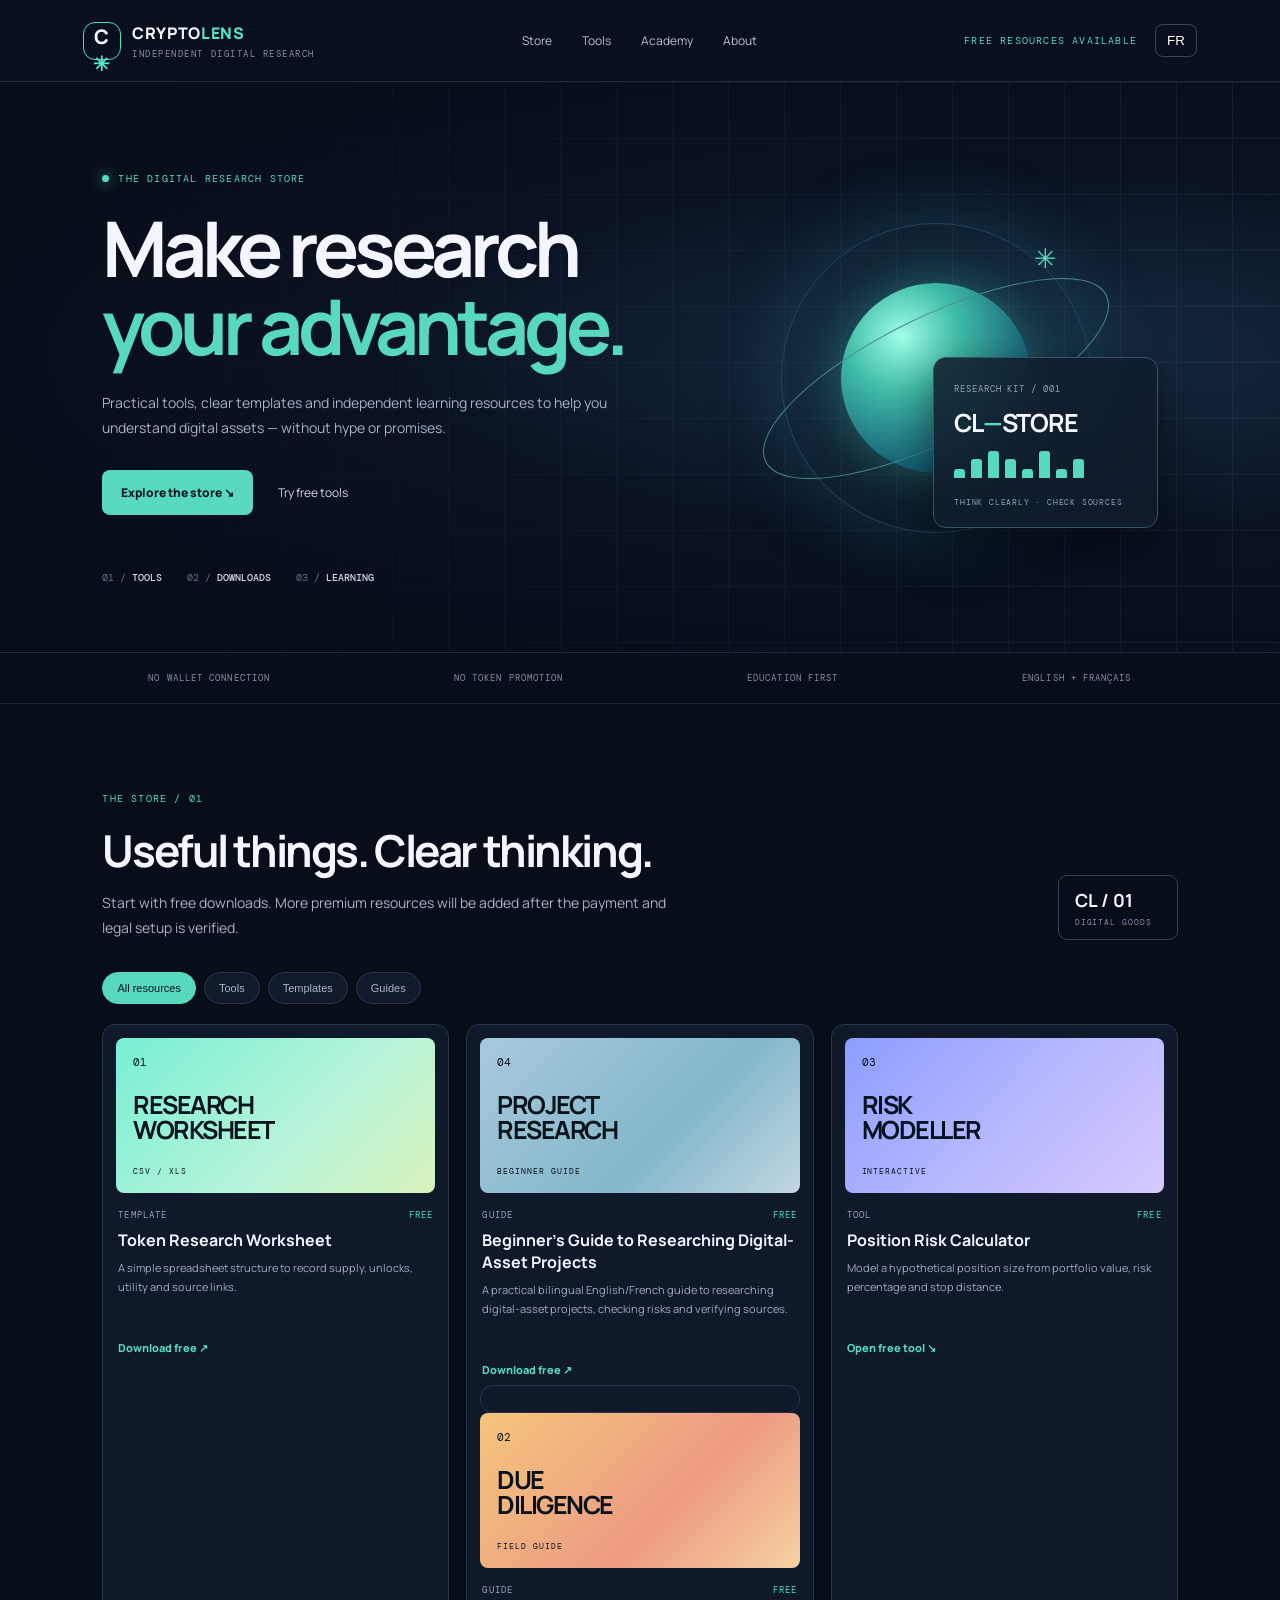
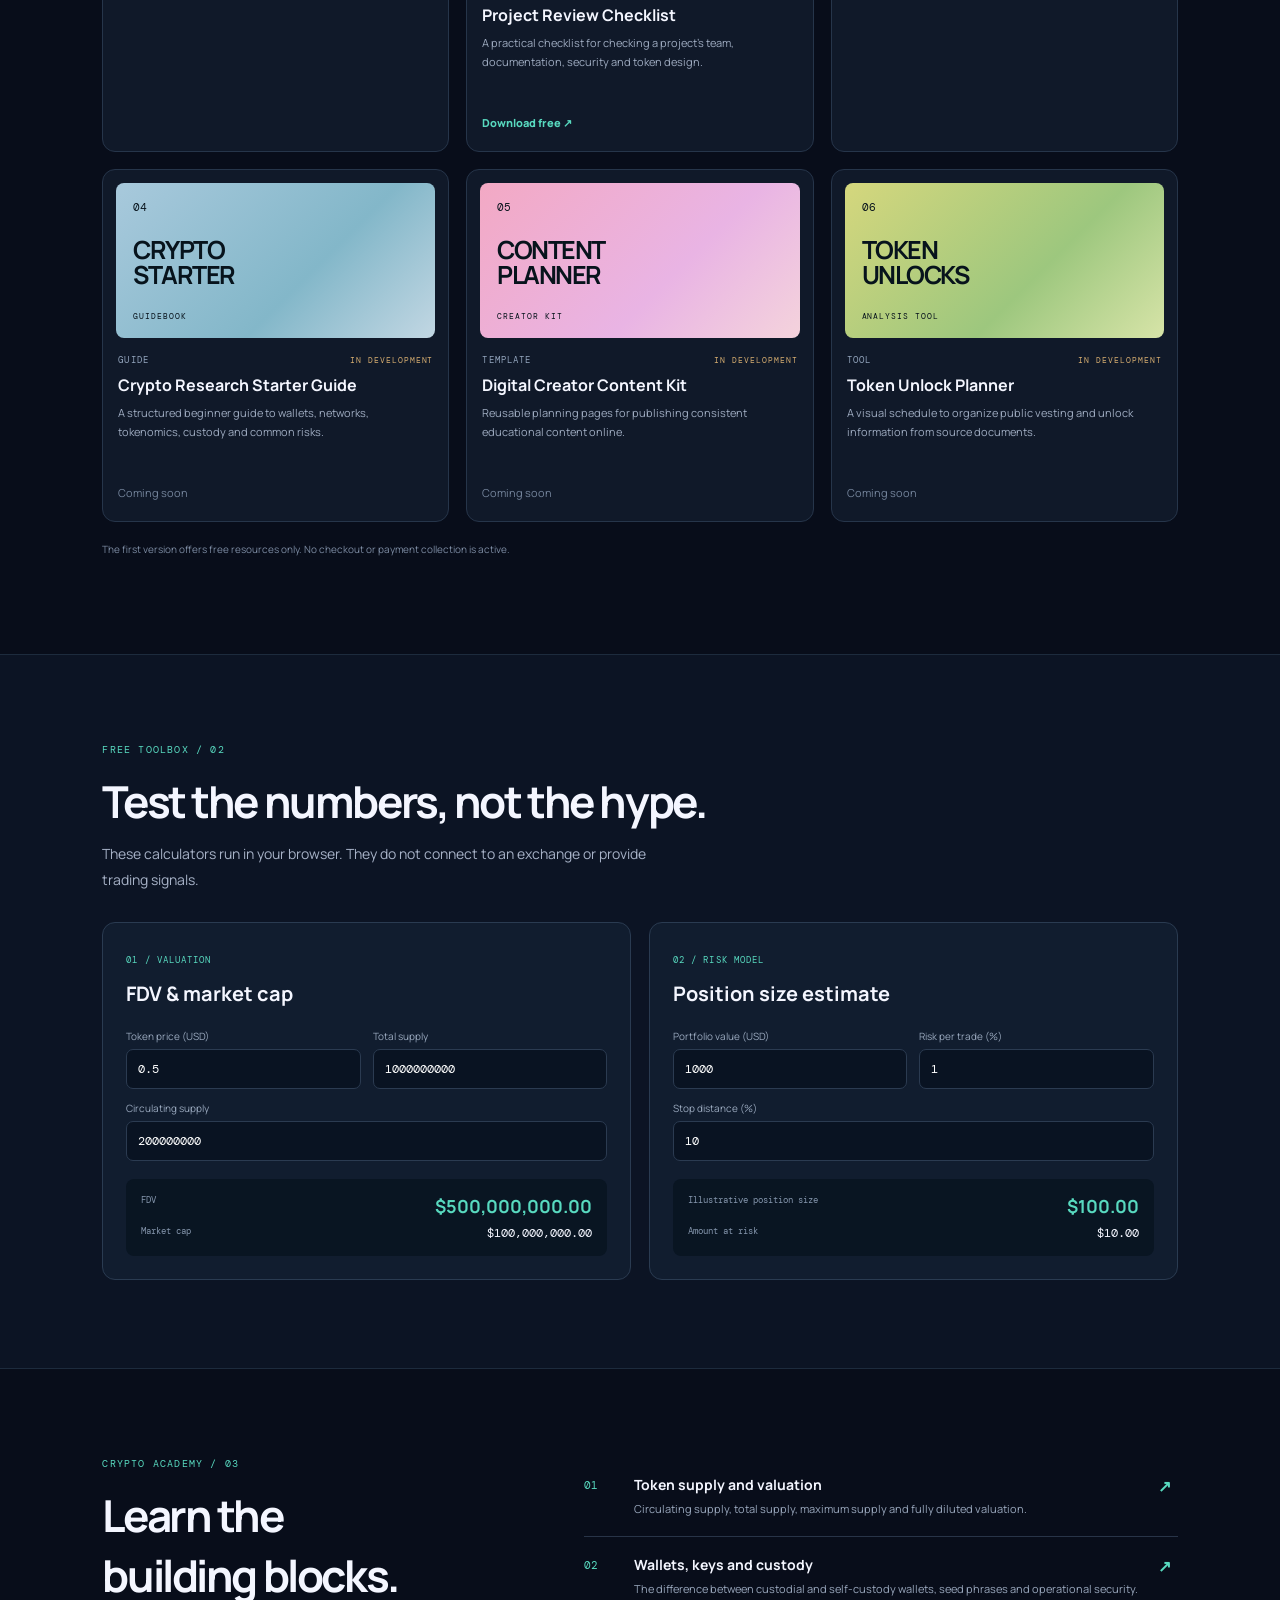
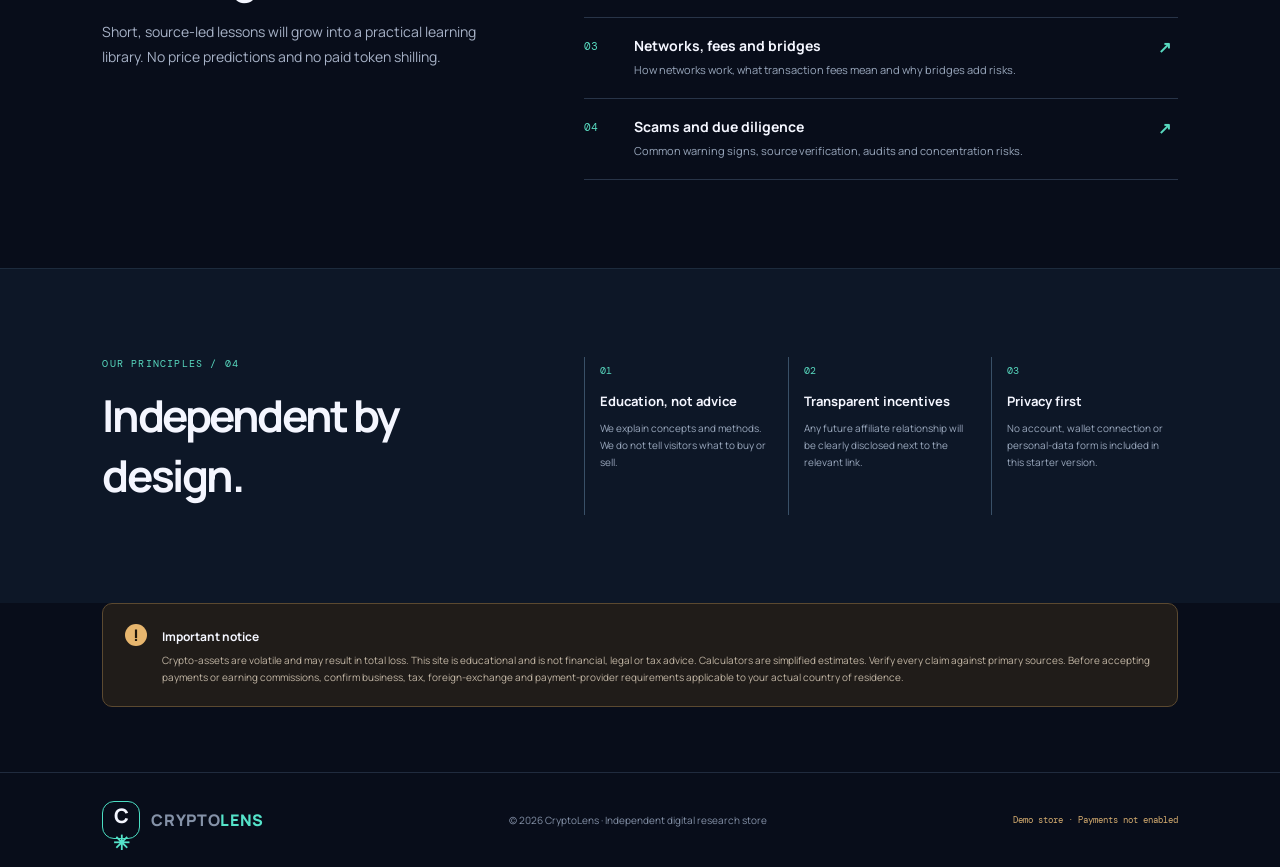
==== commit 8c631a18: "Update index.html" ====
--- a/index.html
+++ b/index.html
@@ -46,7 +46,8 @@
   <h3>Beginner’s Guide to Researching Digital-Asset Projects</h3>
   <p>A practical bilingual English/French guide to researching digital-asset projects, checking risks and verifying sources.</p>
   <a class="download" href="assets/CRYPTOLENS_Beginner_Project_Research_Guide_EN_FR.pdf" download>Download free ↗</a>
-</article> <div class="product-art art-b"><span>02</span><b>DUE<br>DILIGENCE</b><i>FIELD GUIDE</i></div><div class="product-meta"><span class="category" data-i18n="catGuide">GUIDE</span><span class="free" data-i18n="free">FREE</span></div><h3 data-i18n="p2Title">Project Review Checklist</h3><p data-i18n="p2Desc">A practical checklist for checking a project's team, documentation, security and token design.</p><a class="download" href="assets/project-review-checklist.md" download data-i18n="download">Download free ↗</a></article>
+<article class="product-card" data-category="guides">
+ </article> <div class="product-art art-b"><span>02</span><b>DUE<br>DILIGENCE</b><i>FIELD GUIDE</i></div><div class="product-meta"><span class="category" data-i18n="catGuide">GUIDE</span><span class="free" data-i18n="free">FREE</span></div><h3 data-i18n="p2Title">Project Review Checklist</h3><p data-i18n="p2Desc">A practical checklist for checking a project's team, documentation, security and token design.</p><a class="download" href="assets/project-review-checklist.md" download data-i18n="download">Download free ↗</a></article>
   <article class="product-card" data-category="tools"><div class="product-art art-c"><span>03</span><b>RISK<br>MODELLER</b><i>INTERACTIVE</i></div><div class="product-meta"><span class="category" data-i18n="catTool">TOOL</span><span class="free" data-i18n="free">FREE</span></div><h3 data-i18n="p3Title">Position Risk Calculator</h3><p data-i18n="p3Desc">Model a hypothetical position size from portfolio value, risk percentage and stop distance.</p><a class="download" href="#tools" data-i18n="openTool">Open free tool ↘</a></article>
   <article class="product-card upcoming" data-category="guides"><div class="product-art art-d"><span>04</span><b>CRYPTO<br>STARTER</b><i>GUIDEBOOK</i></div><div class="product-meta"><span class="category" data-i18n="catGuide">GUIDE</span><span class="soon" data-i18n="planned">IN DEVELOPMENT</span></div><h3 data-i18n="p4Title">Crypto Research Starter Guide</h3><p data-i18n="p4Desc">A structured beginner guide to wallets, networks, tokenomics, custody and common risks.</p><span class="disabled-link" data-i18n="coming">Coming soon</span></article>
   <article class="product-card upcoming" data-category="templates"><div class="product-art art-e"><span>05</span><b>CONTENT<br>PLANNER</b><i>CREATOR KIT</i></div><div class="product-meta"><span class="category" data-i18n="catTemplate">TEMPLATE</span><span class="soon" data-i18n="planned">IN DEVELOPMENT</span></div><h3 data-i18n="p5Title">Digital Creator Content Kit</h3><p data-i18n="p5Desc">Reusable planning pages for publishing consistent educational content online.</p><span class="disabled-link" data-i18n="coming">Coming soon</span></article>
@@ -75,4 +76,4 @@
 </main>
 <footer><a class="brand" href="#home"><span class="brand-icon">C<span>✳</span></span><span>CRYPTO<span class="aqua">LENS</span></span></a><span>© 2026 CryptoLens · <span data-i18n="footer">Independent digital research store</span></span><span class="footnote" data-i18n="footnote">Demo store · Payments not enabled</span></footer>
 <script src="app.js"></script>
-</body></html>+</body></html>
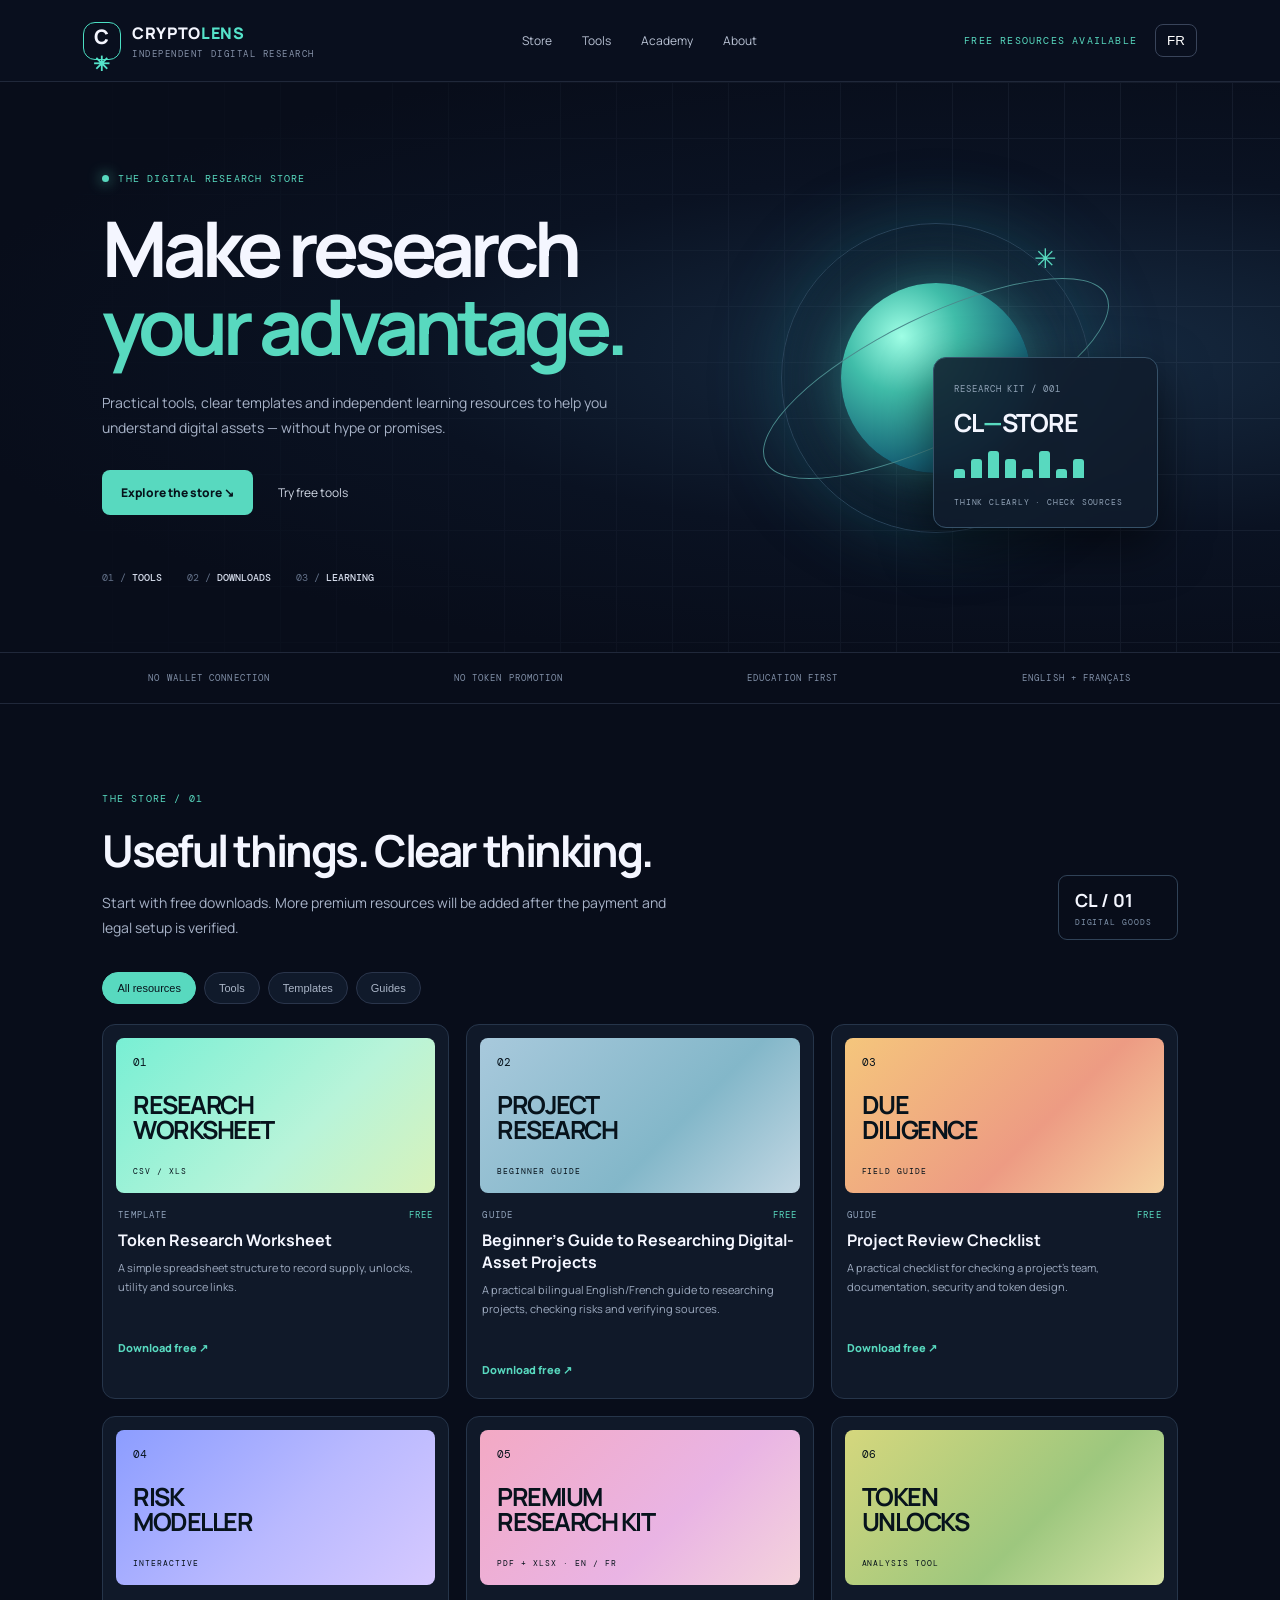
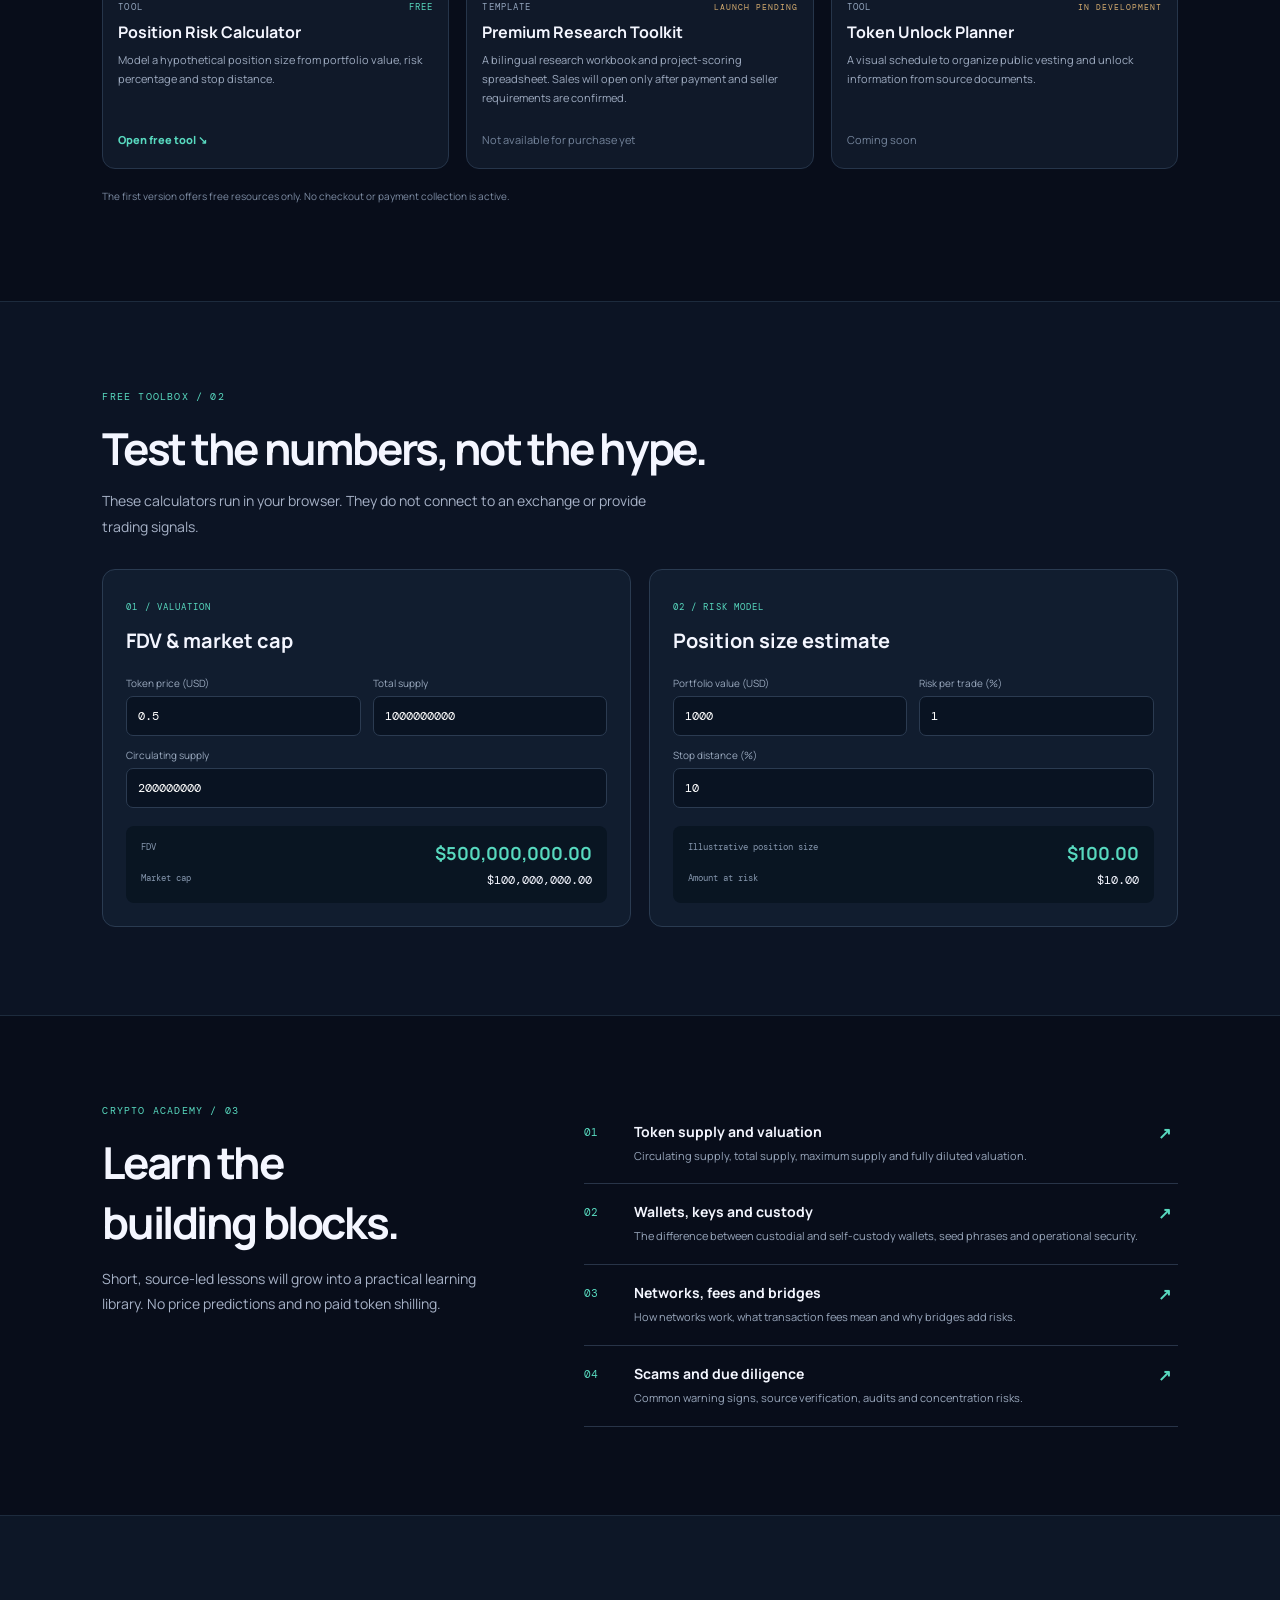
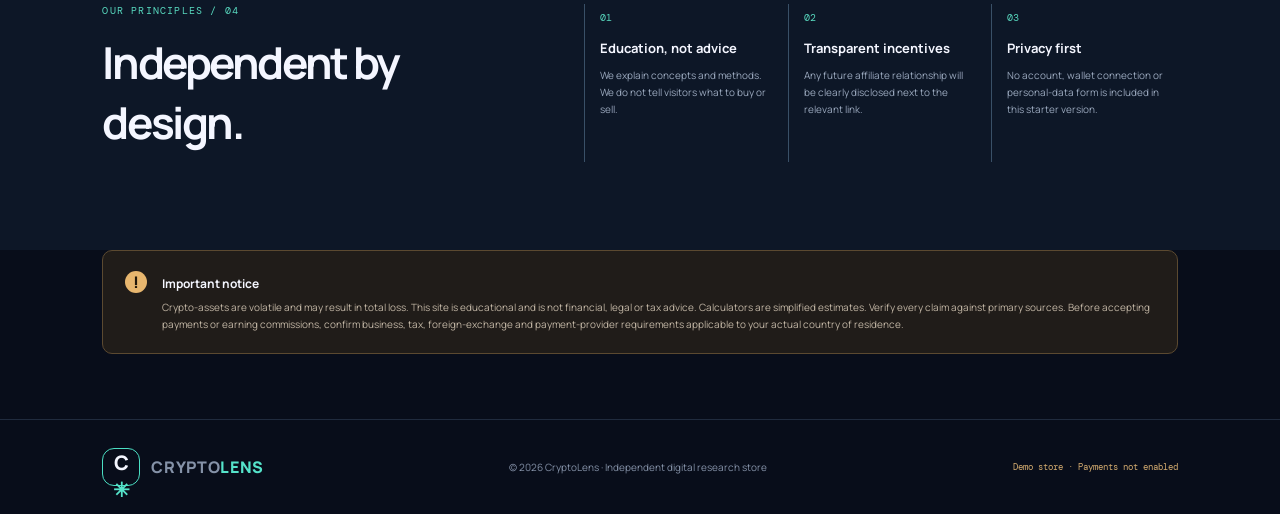
==== commit af3a4b1c: "Fix storefront markup and clarify premium toolkit launch status" ====
--- a/index.html
+++ b/index.html
@@ -2,8 +2,9 @@
 <html lang="en">
 <head>
 <meta charset="utf-8"><meta name="viewport" content="width=device-width,initial-scale=1">
-<meta name="description" content="CryptoLens — independent digital tools, templates and learning resources for structured crypto research.">
+<meta name="description" content="Bilingual independent crypto research tools, checklists and practical learning resources. No hype, no investment promises.">
 <meta name="theme-color" content="#080d1a">
+<meta name="robots" content="index,follow">
 <title>CryptoLens — Digital Research Store</title>
 <link rel="preconnect" href="https://fonts.googleapis.com"><link rel="preconnect" href="https://fonts.gstatic.com" crossorigin>
 <link href="https://fonts.googleapis.com/css2?family=DM+Mono:wght@400;500&family=Manrope:wght@400;500;600;700;800&display=swap" rel="stylesheet">
@@ -32,26 +33,42 @@
  <div class="section-head"><div><div class="eyebrow" data-i18n="storeEyebrow">THE STORE / 01</div><h2 data-i18n="storeTitle">Useful things. Clear thinking.</h2><p data-i18n="storeIntro">Start with free downloads. More premium resources will be added after the payment and legal setup is verified.</p></div><div class="store-stamp"><b>CL / 01</b><span data-i18n="stamp">DIGITAL GOODS</span></div></div>
  <div class="filters" role="group" aria-label="Product categories"><button class="filter active" data-filter="all" data-i18n="filterAll">All resources</button><button class="filter" data-filter="tools" data-i18n="filterTools">Tools</button><button class="filter" data-filter="templates" data-i18n="filterTemplates">Templates</button><button class="filter" data-filter="guides" data-i18n="filterGuides">Guides</button></div>
  <div class="product-grid">
-  <article class="product-card" data-category="templates"><div class="product-art art-a"><span>01</span><b>RESEARCH<br>WORKSHEET</b><i>CSV / XLS</i></div><div class="product-meta"><span class="category" data-i18n="catTemplate">TEMPLATE</span><span class="free" data-i18n="free">FREE</span></div><h3 data-i18n="p1Title">Token Research Worksheet</h3><p data-i18n="p1Desc">A simple spreadsheet structure to record supply, unlocks, utility and source links.</p><a class="download" href="assets/token-research-template.csv" download data-i18n="download">Download free ↗</a></article>
- <article class="product-card" data-category="guides">
-  <div class="product-art art-d">
-    <span>04</span>
-    <b>PROJECT<br>RESEARCH</b>
-    <i>BEGINNER GUIDE</i>
-  </div>
-  <div class="product-meta">
-    <span class="category" data-i18n="catGuide">GUIDE</span>
-    <span class="free" data-i18n="free">FREE</span>
-  </div>
-  <h3>Beginner’s Guide to Researching Digital-Asset Projects</h3>
-  <p>A practical bilingual English/French guide to researching digital-asset projects, checking risks and verifying sources.</p>
-  <a class="download" href="assets/CRYPTOLENS_Beginner_Project_Research_Guide_EN_FR.pdf" download>Download free ↗</a>
-<article class="product-card" data-category="guides">
- </article> <div class="product-art art-b"><span>02</span><b>DUE<br>DILIGENCE</b><i>FIELD GUIDE</i></div><div class="product-meta"><span class="category" data-i18n="catGuide">GUIDE</span><span class="free" data-i18n="free">FREE</span></div><h3 data-i18n="p2Title">Project Review Checklist</h3><p data-i18n="p2Desc">A practical checklist for checking a project's team, documentation, security and token design.</p><a class="download" href="assets/project-review-checklist.md" download data-i18n="download">Download free ↗</a></article>
-  <article class="product-card" data-category="tools"><div class="product-art art-c"><span>03</span><b>RISK<br>MODELLER</b><i>INTERACTIVE</i></div><div class="product-meta"><span class="category" data-i18n="catTool">TOOL</span><span class="free" data-i18n="free">FREE</span></div><h3 data-i18n="p3Title">Position Risk Calculator</h3><p data-i18n="p3Desc">Model a hypothetical position size from portfolio value, risk percentage and stop distance.</p><a class="download" href="#tools" data-i18n="openTool">Open free tool ↘</a></article>
-  <article class="product-card upcoming" data-category="guides"><div class="product-art art-d"><span>04</span><b>CRYPTO<br>STARTER</b><i>GUIDEBOOK</i></div><div class="product-meta"><span class="category" data-i18n="catGuide">GUIDE</span><span class="soon" data-i18n="planned">IN DEVELOPMENT</span></div><h3 data-i18n="p4Title">Crypto Research Starter Guide</h3><p data-i18n="p4Desc">A structured beginner guide to wallets, networks, tokenomics, custody and common risks.</p><span class="disabled-link" data-i18n="coming">Coming soon</span></article>
-  <article class="product-card upcoming" data-category="templates"><div class="product-art art-e"><span>05</span><b>CONTENT<br>PLANNER</b><i>CREATOR KIT</i></div><div class="product-meta"><span class="category" data-i18n="catTemplate">TEMPLATE</span><span class="soon" data-i18n="planned">IN DEVELOPMENT</span></div><h3 data-i18n="p5Title">Digital Creator Content Kit</h3><p data-i18n="p5Desc">Reusable planning pages for publishing consistent educational content online.</p><span class="disabled-link" data-i18n="coming">Coming soon</span></article>
-  <article class="product-card upcoming" data-category="tools"><div class="product-art art-f"><span>06</span><b>TOKEN<br>UNLOCKS</b><i>ANALYSIS TOOL</i></div><div class="product-meta"><span class="category" data-i18n="catTool">TOOL</span><span class="soon" data-i18n="planned">IN DEVELOPMENT</span></div><h3 data-i18n="p6Title">Token Unlock Planner</h3><p data-i18n="p6Desc">A visual schedule to organize public vesting and unlock information from source documents.</p><span class="disabled-link" data-i18n="coming">Coming soon</span></article>
+  <article class="product-card" data-category="templates">
+   <div class="product-art art-a"><span>01</span><b>RESEARCH<br>WORKSHEET</b><i>CSV / XLS</i></div>
+   <div class="product-meta"><span class="category" data-i18n="catTemplate">TEMPLATE</span><span class="free" data-i18n="free">FREE</span></div>
+   <h3 data-i18n="p1Title">Token Research Worksheet</h3><p data-i18n="p1Desc">A simple spreadsheet structure to record supply, unlocks, utility and source links.</p>
+   <a class="download" href="assets/token-research-template.csv" download data-i18n="download">Download free ↗</a>
+  </article>
+  <article class="product-card" data-category="guides">
+   <div class="product-art art-d"><span>02</span><b>PROJECT<br>RESEARCH</b><i>BEGINNER GUIDE</i></div>
+   <div class="product-meta"><span class="category" data-i18n="catGuide">GUIDE</span><span class="free" data-i18n="free">FREE</span></div>
+   <h3>Beginner’s Guide to Researching Digital-Asset Projects</h3><p>A practical bilingual English/French guide to researching projects, checking risks and verifying sources.</p>
+   <a class="download" href="assets/CRYPTOLENS_Beginner_Project_Research_Guide_EN_FR.pdf" download>Download free ↗</a>
+  </article>
+  <article class="product-card" data-category="guides">
+   <div class="product-art art-b"><span>03</span><b>DUE<br>DILIGENCE</b><i>FIELD GUIDE</i></div>
+   <div class="product-meta"><span class="category" data-i18n="catGuide">GUIDE</span><span class="free" data-i18n="free">FREE</span></div>
+   <h3 data-i18n="p2Title">Project Review Checklist</h3><p data-i18n="p2Desc">A practical checklist for checking a project's team, documentation, security and token design.</p>
+   <a class="download" href="assets/project-review-checklist.md" download data-i18n="download">Download free ↗</a>
+  </article>
+  <article class="product-card" data-category="tools">
+   <div class="product-art art-c"><span>04</span><b>RISK<br>MODELLER</b><i>INTERACTIVE</i></div>
+   <div class="product-meta"><span class="category" data-i18n="catTool">TOOL</span><span class="free" data-i18n="free">FREE</span></div>
+   <h3 data-i18n="p3Title">Position Risk Calculator</h3><p data-i18n="p3Desc">Model a hypothetical position size from portfolio value, risk percentage and stop distance.</p>
+   <a class="download" href="#tools" data-i18n="openTool">Open free tool ↘</a>
+  </article>
+  <article class="product-card upcoming" data-category="templates">
+   <div class="product-art art-e"><span>05</span><b>PREMIUM<br>RESEARCH KIT</b><i>PDF + XLSX · EN / FR</i></div>
+   <div class="product-meta"><span class="category" data-i18n="catTemplate">TEMPLATE</span><span class="soon" data-i18n="launchPending">LAUNCH PENDING</span></div>
+   <h3 data-i18n="premiumTitle">Premium Research Toolkit</h3><p data-i18n="premiumDesc">A bilingual research workbook and project-scoring spreadsheet. Sales will open only after payment and seller requirements are confirmed.</p>
+   <span class="disabled-link" data-i18n="notAvailable">Not available for purchase yet</span>
+  </article>
+  <article class="product-card upcoming" data-category="tools">
+   <div class="product-art art-f"><span>06</span><b>TOKEN<br>UNLOCKS</b><i>ANALYSIS TOOL</i></div>
+   <div class="product-meta"><span class="category" data-i18n="catTool">TOOL</span><span class="soon" data-i18n="planned">IN DEVELOPMENT</span></div>
+   <h3 data-i18n="p6Title">Token Unlock Planner</h3><p data-i18n="p6Desc">A visual schedule to organize public vesting and unlock information from source documents.</p>
+   <span class="disabled-link" data-i18n="coming">Coming soon</span>
+  </article>
  </div>
  <p class="store-note" data-i18n="storeNote">The first version offers free resources only. No checkout or payment collection is active.</p>
 </section>
@@ -76,4 +93,6 @@
 </main>
 <footer><a class="brand" href="#home"><span class="brand-icon">C<span>✳</span></span><span>CRYPTO<span class="aqua">LENS</span></span></a><span>© 2026 CryptoLens · <span data-i18n="footer">Independent digital research store</span></span><span class="footnote" data-i18n="footnote">Demo store · Payments not enabled</span></footer>
 <script src="app.js"></script>
-</body></html>
+</body>
+</html>
+
